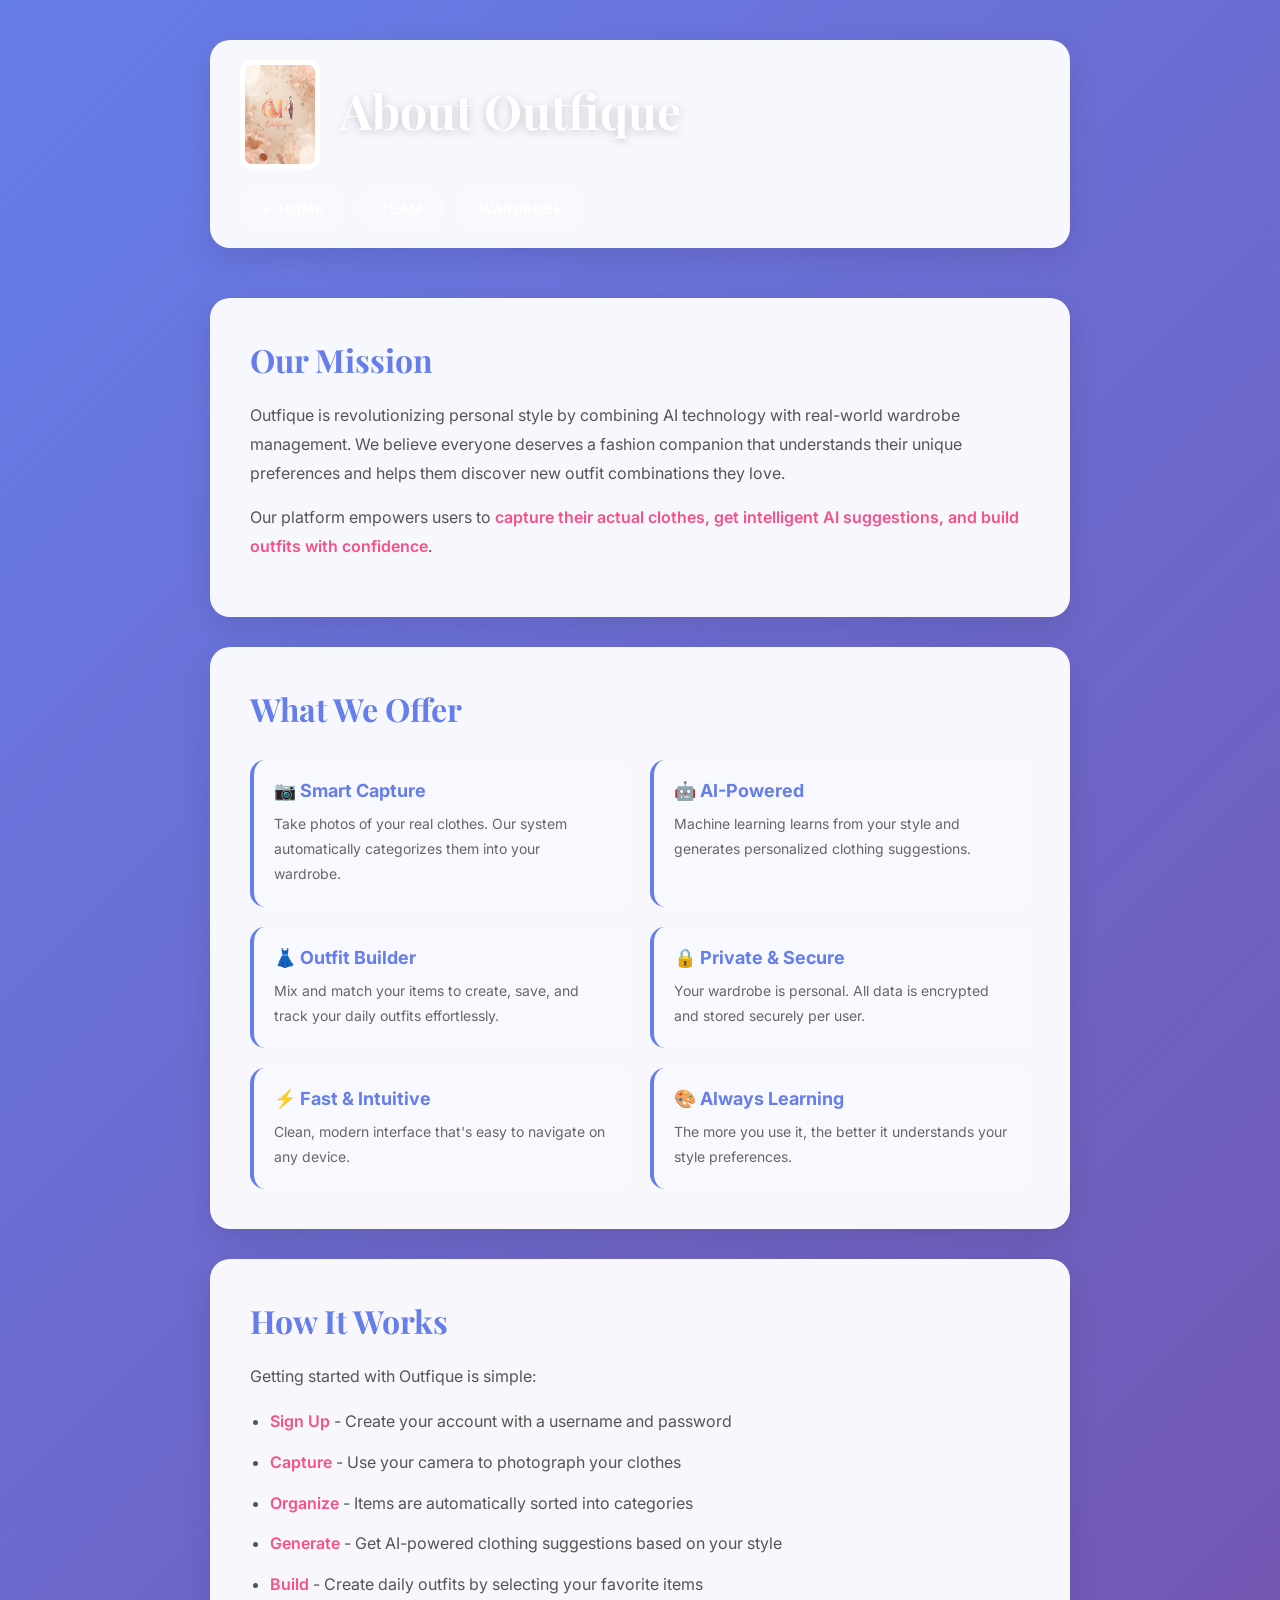
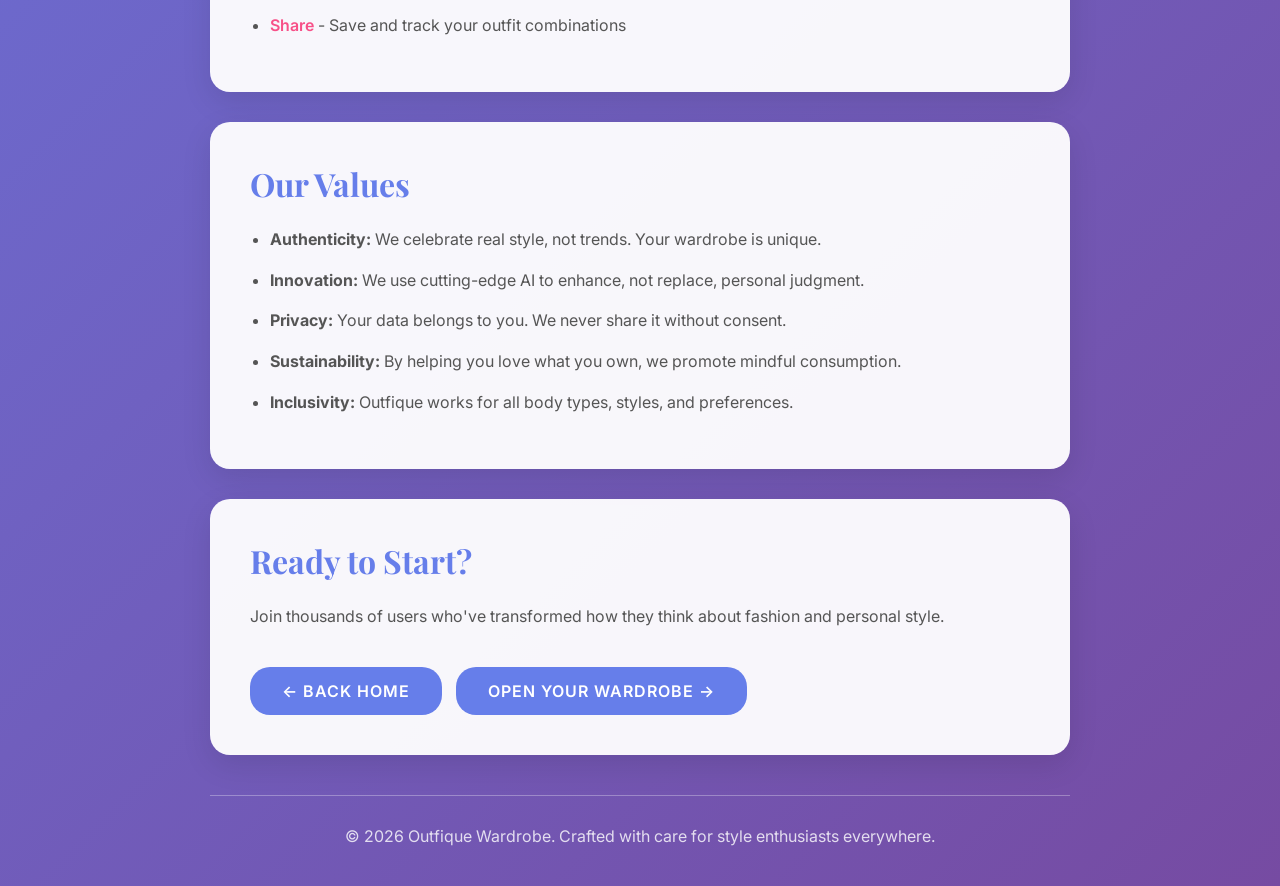
==== OUTFIQUE KO/about outfique.html @ df4dfa31 "Initial commit: Outfique wardrobe website" ====
<!DOCTYPE html>
<html lang="en">
<head>
    <meta charset="UTF-8" />
    <meta name="viewport" content="width=device-width, initial-scale=1.0" />
    <title>About Outfique</title>
    <link rel="preconnect" href="https://fonts.googleapis.com" />
    <link rel="preconnect" href="https://fonts.gstatic.com" crossorigin />
    <link href="https://fonts.googleapis.com/css2?family=Playfair+Display:wght@700;800&family=Inter:wght@300;400;600;700&display=swap" rel="stylesheet" />
    <style>
        :root {
            --primary: #667eea;
            --secondary: #764ba2;
            --accent: #f75088;
        }

        * {
            margin: 0;
            padding: 0;
            box-sizing: border-box;
        }

        body {
            font-family: 'Inter', -apple-system, BlinkMacSystemFont, 'Segoe UI', sans-serif;
            background: linear-gradient(135deg, var(--primary) 0%, var(--secondary) 100%);
            color: #333;
            min-height: 100vh;
        }

        .container {
            max-width: 900px;
            margin: 0 auto;
            padding: 40px 20px;
        }

        header {
            display: flex;
            align-items: center;
            justify-content: space-between;
            flex-wrap: wrap;
            gap: 20px;
            margin-bottom: 50px;
            background: rgba(255, 255, 255, 0.95);
            padding: 20px 30px;
            border-radius: 20px;
            box-shadow: 0 10px 30px rgba(0, 0, 0, 0.1);
        }

        .logo-nav {
            display: flex;
            align-items: center;
            gap: 20px;
        }

        .logo {
            width: 80px;
            height: auto;
            border-radius: 12px;
            background: #fff;
            padding: 5px;
        }

        .nav {
            display: flex;
            gap: 15px;
            flex-wrap: wrap;
        }

        .nav a {
            text-decoration: none;
            color: white;
            font-weight: 600;
            padding: 10px 20px;
            border-radius: 20px;
            background: rgba(255, 255, 255, 0.2);
            border: 1px solid rgba(255, 255, 255, 0.4);
            transition: all 0.3s ease;
            font-size: 14px;
            text-transform: uppercase;
            letter-spacing: 0.5px;
        }

        .nav a:hover {
            background: white;
            color: var(--primary);
            transform: translateY(-2px);
        }

        h1 {
            font-family: 'Playfair Display', serif;
            font-size: 48px;
            color: #fff;
            margin-bottom: 10px;
            text-shadow: 0 2px 10px rgba(0, 0, 0, 0.2);
        }

        .about-section {
            background: rgba(255, 255, 255, 0.95);
            border-radius: 20px;
            padding: 40px;
            margin-bottom: 30px;
            box-shadow: 0 10px 30px rgba(0, 0, 0, 0.1);
            animation: fadeIn 0.6s ease;
        }

        @keyframes fadeIn {
            from {
                opacity: 0;
                transform: translateY(20px);
            }
            to {
                opacity: 1;
                transform: translateY(0);
            }
        }

        .about-section h2 {
            font-family: 'Playfair Display', serif;
            font-size: 32px;
            color: var(--primary);
            margin-bottom: 20px;
        }

        .about-section p {
            line-height: 1.8;
            font-size: 16px;
            color: #555;
            margin-bottom: 16px;
        }

        .about-section ul {
            margin-left: 20px;
            font-size: 16px;
            color: #555;
            line-height: 1.8;
        }

        .about-section li {
            margin-bottom: 12px;
        }

        .highlight {
            color: var(--accent);
            font-weight: 600;
        }

        .cta-button {
            display: inline-block;
            margin-top: 20px;
            margin-right: 10px;
            padding: 14px 32px;
            background: var(--primary);
            color: white;
            text-decoration: none;
            border-radius: 20px;
            font-weight: 600;
            transition: all 0.3s ease;
            text-transform: uppercase;
            letter-spacing: 1px;
        }

        .cta-button:hover {
            background: var(--secondary);
            transform: translateY(-3px);
            box-shadow: 0 10px 25px rgba(0, 0, 0, 0.2);
        }

        .features-grid {
            display: grid;
            grid-template-columns: repeat(auto-fit, minmax(250px, 1fr));
            gap: 20px;
            margin-top: 30px;
        }

        .feature-card {
            background: #f8f9ff;
            padding: 20px;
            border-radius: 15px;
            border-left: 4px solid var(--primary);
        }

        .feature-card h3 {
            color: var(--primary);
            margin-bottom: 10px;
            font-size: 18px;
        }

        .feature-card p {
            font-size: 14px;
            color: #666;
            margin: 0;
        }

        footer {
            text-align: center;
            margin-top: 40px;
            padding-top: 30px;
            color: rgba(255, 255, 255, 0.8);
            border-top: 1px solid rgba(255, 255, 255, 0.3);
        }

        @media (max-width: 768px) {
            header {
                flex-direction: column;
                text-align: center;
            }

            .nav {
                justify-content: center;
                width: 100%;
            }

            h1 {
                font-size: 36px;
            }

            .about-section {
                padding: 25px;
            }

            .about-section h2 {
                font-size: 24px;
            }
        }
    </style>
</head>
<body>
    <div class="container">
        <header>
            <div class="logo-nav">
                <img src="DESIGN NI JARED.png" alt="Outfique Logo" class="logo" />
                <h1>About Outfique</h1>
            </div>
            <nav class="nav">
                <a href="index.html">← Home</a>
                <a href="team.html">Team</a>
                <a href="wardrobe.html">Wardrobe</a>
            </nav>
        </header>

        <section class="about-section">
            <h2>Our Mission</h2>
            <p>
                Outfique is revolutionizing personal style by combining AI technology with real-world wardrobe management. We believe everyone deserves a fashion companion that understands their unique preferences and helps them discover new outfit combinations they love.
            </p>
            <p>
                Our platform empowers users to <span class="highlight">capture their actual clothes, get intelligent AI suggestions, and build outfits with confidence</span>.
            </p>
        </section>

        <section class="about-section">
            <h2>What We Offer</h2>
            <div class="features-grid">
                <div class="feature-card">
                    <h3>📷 Smart Capture</h3>
                    <p>Take photos of your real clothes. Our system automatically categorizes them into your wardrobe.</p>
                </div>
                <div class="feature-card">
                    <h3>🤖 AI-Powered</h3>
                    <p>Machine learning learns from your style and generates personalized clothing suggestions.</p>
                </div>
                <div class="feature-card">
                    <h3>👗 Outfit Builder</h3>
                    <p>Mix and match your items to create, save, and track your daily outfits effortlessly.</p>
                </div>
                <div class="feature-card">
                    <h3>🔒 Private & Secure</h3>
                    <p>Your wardrobe is personal. All data is encrypted and stored securely per user.</p>
                </div>
                <div class="feature-card">
                    <h3>⚡ Fast & Intuitive</h3>
                    <p>Clean, modern interface that's easy to navigate on any device.</p>
                </div>
                <div class="feature-card">
                    <h3>🎨 Always Learning</h3>
                    <p>The more you use it, the better it understands your style preferences.</p>
                </div>
            </div>
        </section>

        <section class="about-section">
            <h2>How It Works</h2>
            <p>Getting started with Outfique is simple:</p>
            <ul>
                <li><span class="highlight">Sign Up</span> - Create your account with a username and password</li>
                <li><span class="highlight">Capture</span> - Use your camera to photograph your clothes</li>
                <li><span class="highlight">Organize</span> - Items are automatically sorted into categories</li>
                <li><span class="highlight">Generate</span> - Get AI-powered clothing suggestions based on your style</li>
                <li><span class="highlight">Build</span> - Create daily outfits by selecting your favorite items</li>
                <li><span class="highlight">Share</span> - Save and track your outfit combinations</li>
            </ul>
        </section>

        <section class="about-section">
            <h2>Our Values</h2>
            <ul>
                <li><strong>Authenticity:</strong> We celebrate real style, not trends. Your wardrobe is unique.</li>
                <li><strong>Innovation:</strong> We use cutting-edge AI to enhance, not replace, personal judgment.</li>
                <li><strong>Privacy:</strong> Your data belongs to you. We never share it without consent.</li>
                <li><strong>Sustainability:</strong> By helping you love what you own, we promote mindful consumption.</li>
                <li><strong>Inclusivity:</strong> Outfique works for all body types, styles, and preferences.</li>
            </ul>
        </section>

        <section class="about-section">
            <h2>Ready to Start?</h2>
            <p>Join thousands of users who've transformed how they think about fashion and personal style.</p>
            <a href="index.html" class="cta-button">← Back Home</a>
            <a href="wardrobe.html" class="cta-button">Open Your Wardrobe →</a>
        </section>

        <footer>
            <p>&copy; 2026 Outfique Wardrobe. Crafted with care for style enthusiasts everywhere.</p>
        </footer>
    </div>
</body>
</html>
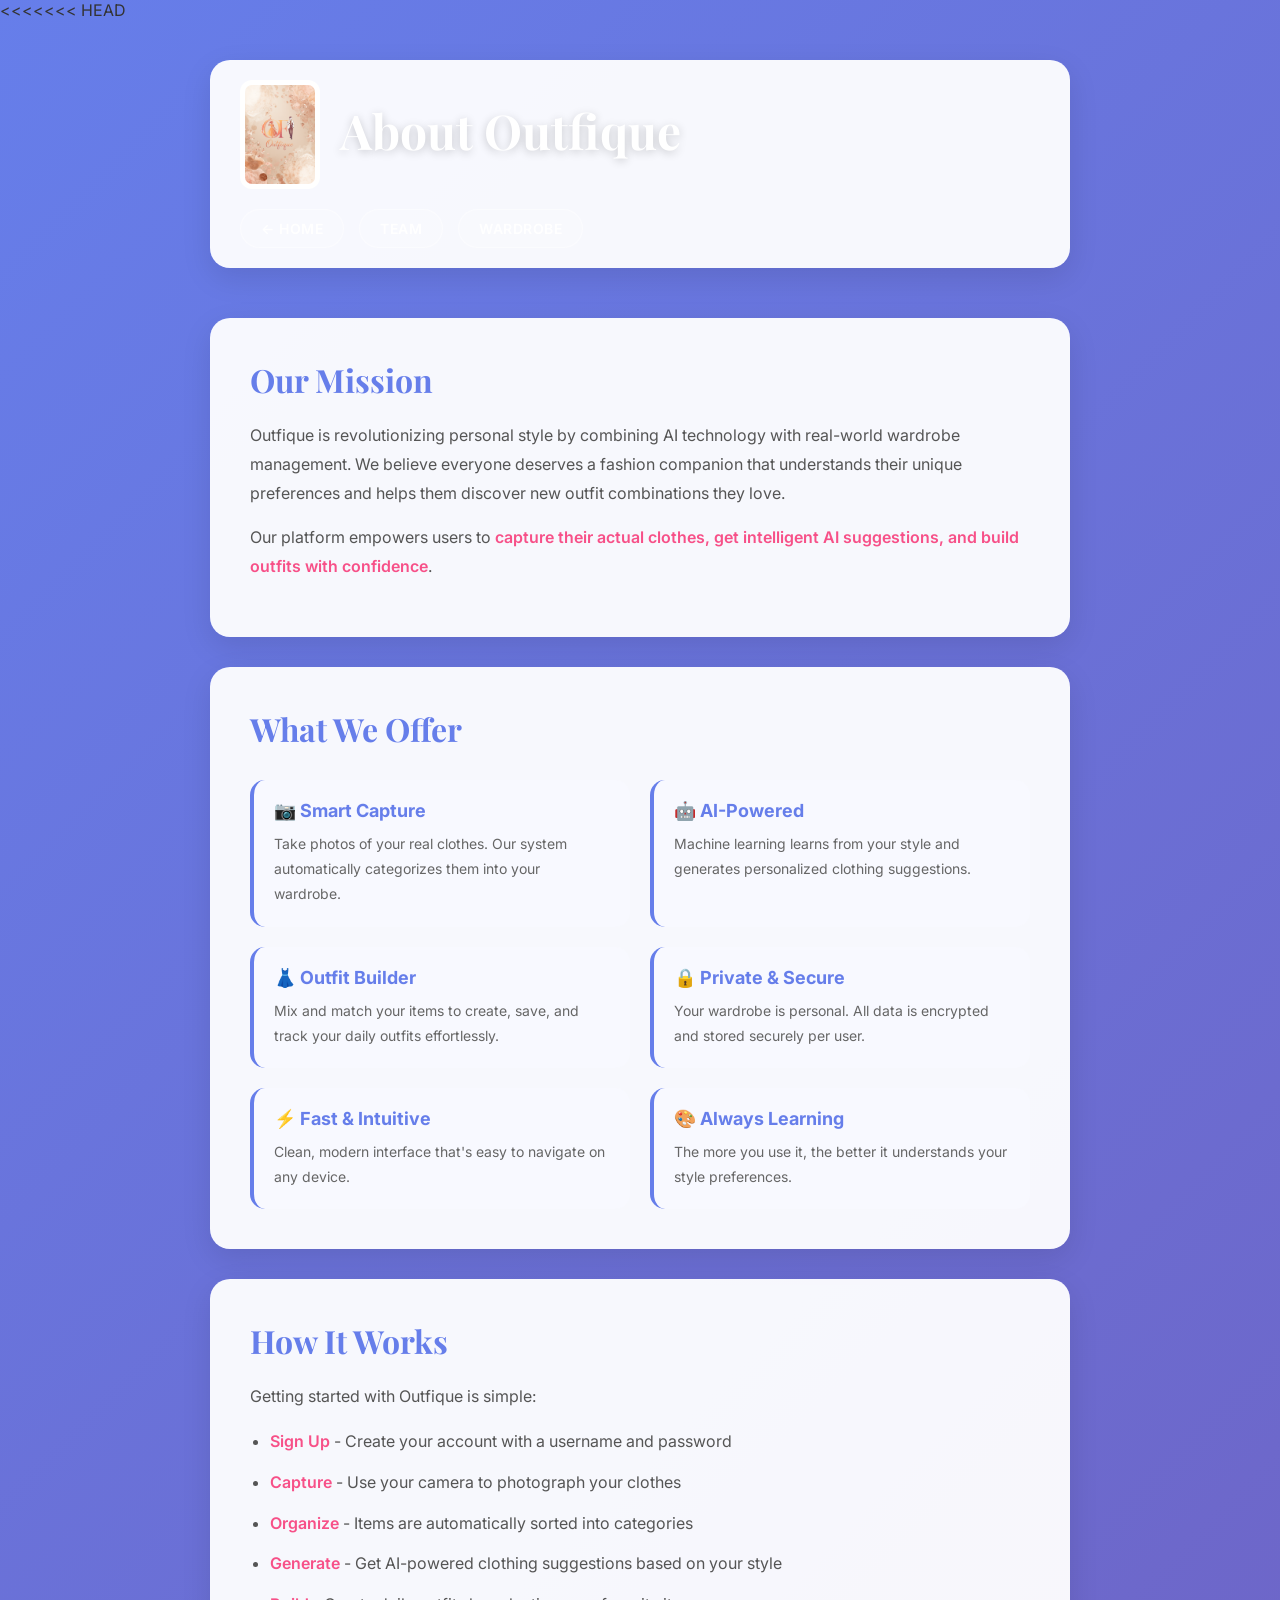
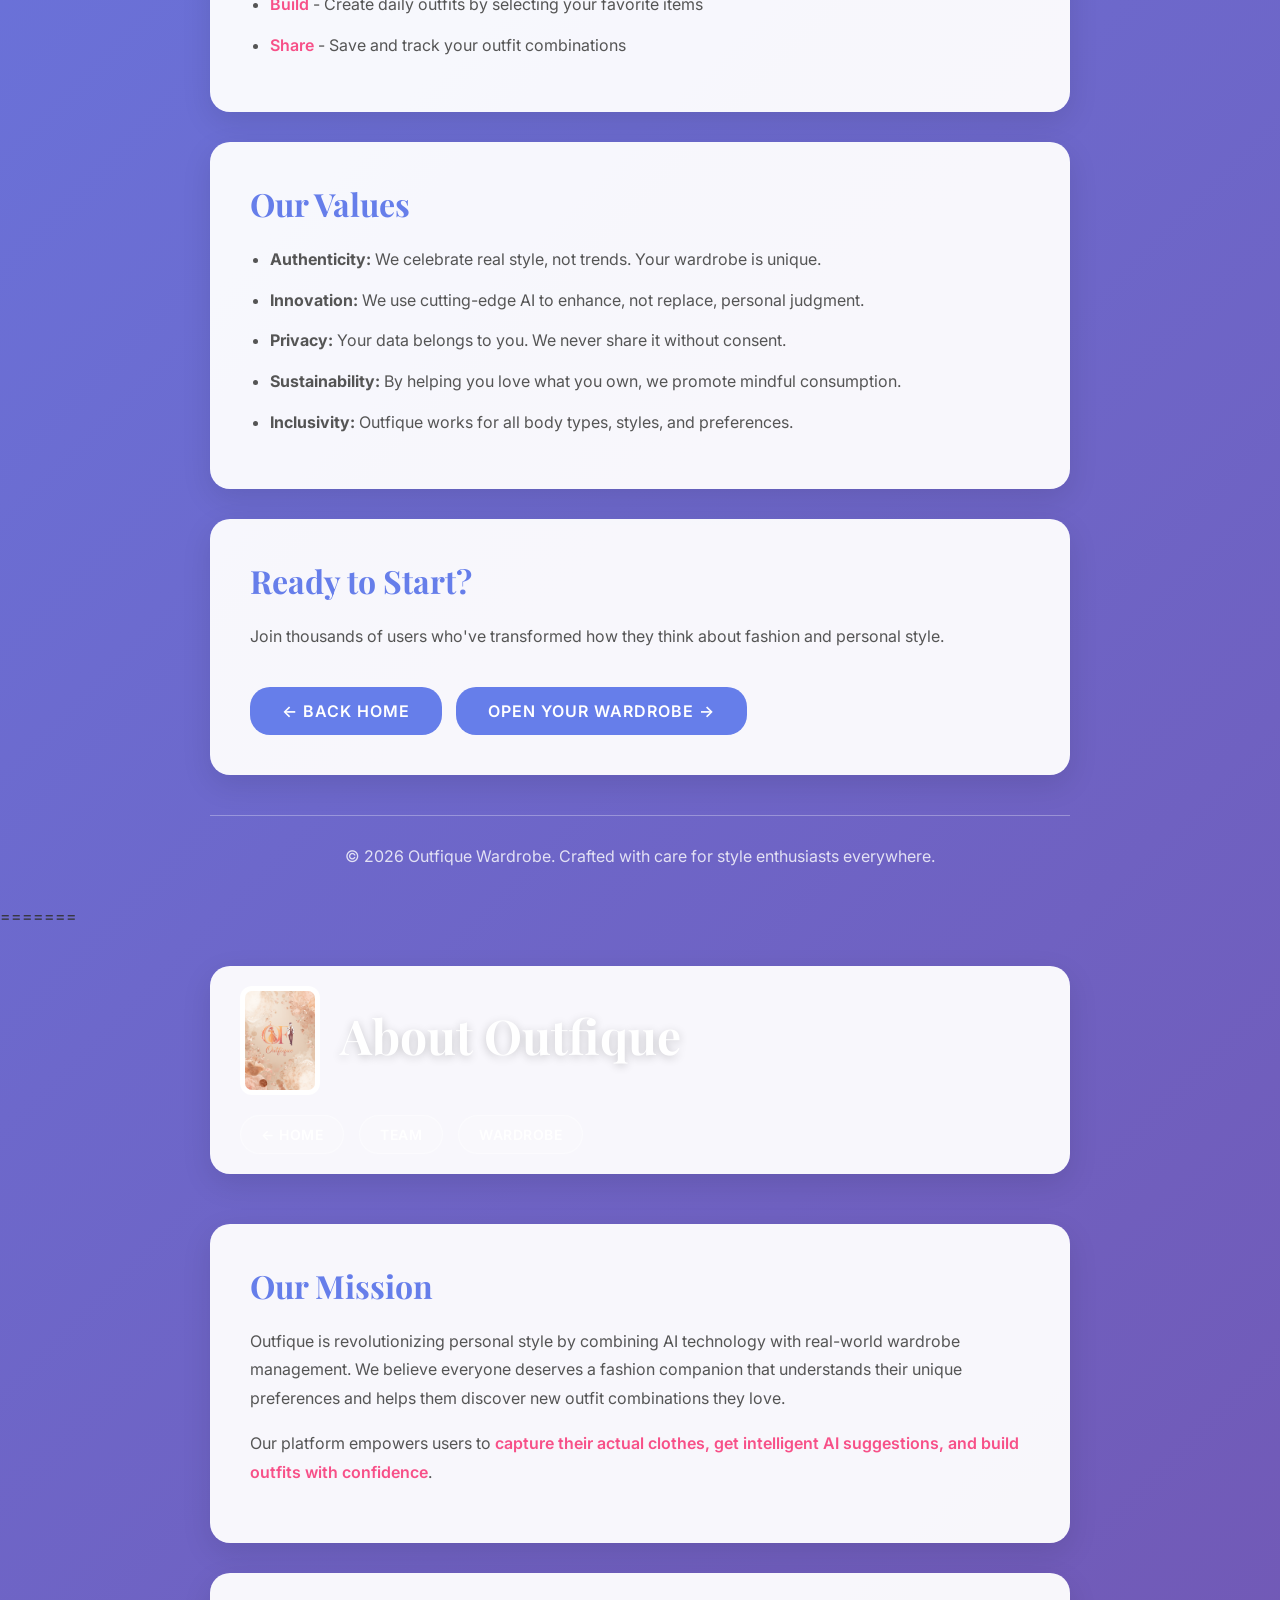
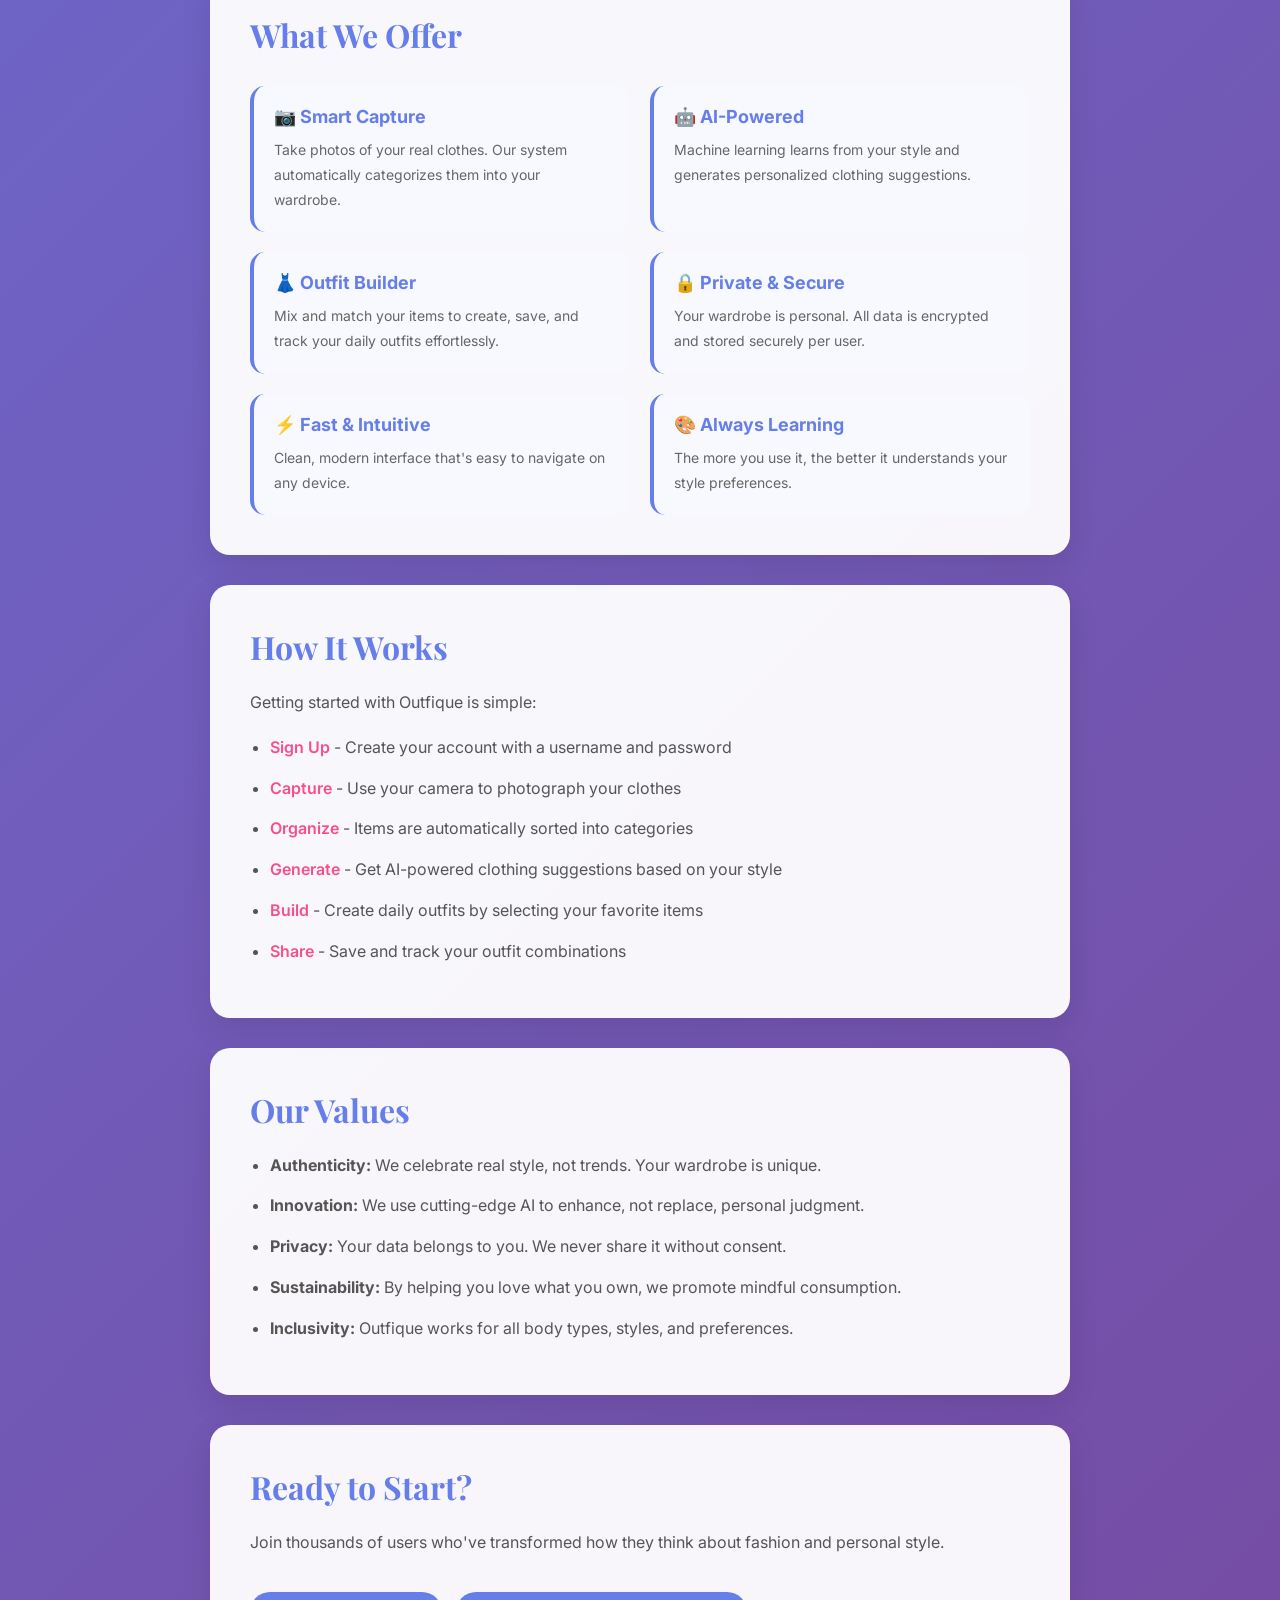
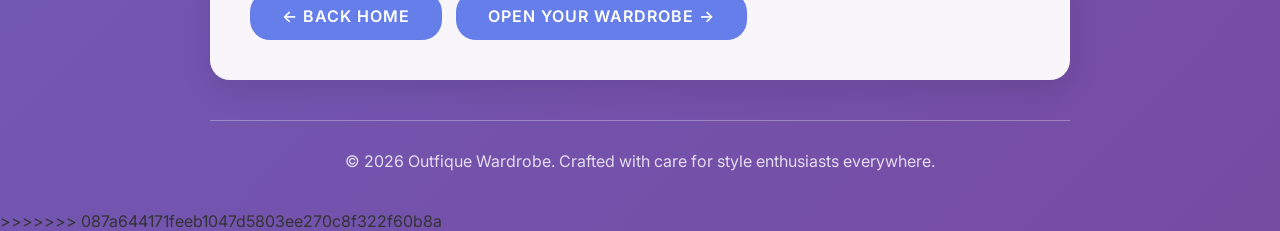
==== commit ed87c794: "Resolve merge conflicts: keep latest local files" ====
--- a/OUTFIQUE KO/about outfique.html
+++ b/OUTFIQUE KO/about outfique.html
@@ -1,3 +1,4 @@
+<<<<<<< HEAD
 <!DOCTYPE html>
 <html lang="en">
 <head>
@@ -315,3 +316,322 @@
     </div>
 </body>
 </html>
+=======
+<!DOCTYPE html>
+<html lang="en">
+<head>
+    <meta charset="UTF-8" />
+    <meta name="viewport" content="width=device-width, initial-scale=1.0" />
+    <title>About Outfique</title>
+    <link rel="preconnect" href="https://fonts.googleapis.com" />
+    <link rel="preconnect" href="https://fonts.gstatic.com" crossorigin />
+    <link href="https://fonts.googleapis.com/css2?family=Playfair+Display:wght@700;800&family=Inter:wght@300;400;600;700&display=swap" rel="stylesheet" />
+    <style>
+        :root {
+            --primary: #667eea;
+            --secondary: #764ba2;
+            --accent: #f75088;
+        }
+
+        * {
+            margin: 0;
+            padding: 0;
+            box-sizing: border-box;
+        }
+
+        body {
+            font-family: 'Inter', -apple-system, BlinkMacSystemFont, 'Segoe UI', sans-serif;
+            background: linear-gradient(135deg, var(--primary) 0%, var(--secondary) 100%);
+            color: #333;
+            min-height: 100vh;
+        }
+
+        .container {
+            max-width: 900px;
+            margin: 0 auto;
+            padding: 40px 20px;
+        }
+
+        header {
+            display: flex;
+            align-items: center;
+            justify-content: space-between;
+            flex-wrap: wrap;
+            gap: 20px;
+            margin-bottom: 50px;
+            background: rgba(255, 255, 255, 0.95);
+            padding: 20px 30px;
+            border-radius: 20px;
+            box-shadow: 0 10px 30px rgba(0, 0, 0, 0.1);
+        }
+
+        .logo-nav {
+            display: flex;
+            align-items: center;
+            gap: 20px;
+        }
+
+        .logo {
+            width: 80px;
+            height: auto;
+            border-radius: 12px;
+            background: #fff;
+            padding: 5px;
+        }
+
+        .nav {
+            display: flex;
+            gap: 15px;
+            flex-wrap: wrap;
+        }
+
+        .nav a {
+            text-decoration: none;
+            color: white;
+            font-weight: 600;
+            padding: 10px 20px;
+            border-radius: 20px;
+            background: rgba(255, 255, 255, 0.2);
+            border: 1px solid rgba(255, 255, 255, 0.4);
+            transition: all 0.3s ease;
+            font-size: 14px;
+            text-transform: uppercase;
+            letter-spacing: 0.5px;
+        }
+
+        .nav a:hover {
+            background: white;
+            color: var(--primary);
+            transform: translateY(-2px);
+        }
+
+        h1 {
+            font-family: 'Playfair Display', serif;
+            font-size: 48px;
+            color: #fff;
+            margin-bottom: 10px;
+            text-shadow: 0 2px 10px rgba(0, 0, 0, 0.2);
+        }
+
+        .about-section {
+            background: rgba(255, 255, 255, 0.95);
+            border-radius: 20px;
+            padding: 40px;
+            margin-bottom: 30px;
+            box-shadow: 0 10px 30px rgba(0, 0, 0, 0.1);
+            animation: fadeIn 0.6s ease;
+        }
+
+        @keyframes fadeIn {
+            from {
+                opacity: 0;
+                transform: translateY(20px);
+            }
+            to {
+                opacity: 1;
+                transform: translateY(0);
+            }
+        }
+
+        .about-section h2 {
+            font-family: 'Playfair Display', serif;
+            font-size: 32px;
+            color: var(--primary);
+            margin-bottom: 20px;
+        }
+
+        .about-section p {
+            line-height: 1.8;
+            font-size: 16px;
+            color: #555;
+            margin-bottom: 16px;
+        }
+
+        .about-section ul {
+            margin-left: 20px;
+            font-size: 16px;
+            color: #555;
+            line-height: 1.8;
+        }
+
+        .about-section li {
+            margin-bottom: 12px;
+        }
+
+        .highlight {
+            color: var(--accent);
+            font-weight: 600;
+        }
+
+        .cta-button {
+            display: inline-block;
+            margin-top: 20px;
+            margin-right: 10px;
+            padding: 14px 32px;
+            background: var(--primary);
+            color: white;
+            text-decoration: none;
+            border-radius: 20px;
+            font-weight: 600;
+            transition: all 0.3s ease;
+            text-transform: uppercase;
+            letter-spacing: 1px;
+        }
+
+        .cta-button:hover {
+            background: var(--secondary);
+            transform: translateY(-3px);
+            box-shadow: 0 10px 25px rgba(0, 0, 0, 0.2);
+        }
+
+        .features-grid {
+            display: grid;
+            grid-template-columns: repeat(auto-fit, minmax(250px, 1fr));
+            gap: 20px;
+            margin-top: 30px;
+        }
+
+        .feature-card {
+            background: #f8f9ff;
+            padding: 20px;
+            border-radius: 15px;
+            border-left: 4px solid var(--primary);
+        }
+
+        .feature-card h3 {
+            color: var(--primary);
+            margin-bottom: 10px;
+            font-size: 18px;
+        }
+
+        .feature-card p {
+            font-size: 14px;
+            color: #666;
+            margin: 0;
+        }
+
+        footer {
+            text-align: center;
+            margin-top: 40px;
+            padding-top: 30px;
+            color: rgba(255, 255, 255, 0.8);
+            border-top: 1px solid rgba(255, 255, 255, 0.3);
+        }
+
+        @media (max-width: 768px) {
+            header {
+                flex-direction: column;
+                text-align: center;
+            }
+
+            .nav {
+                justify-content: center;
+                width: 100%;
+            }
+
+            h1 {
+                font-size: 36px;
+            }
+
+            .about-section {
+                padding: 25px;
+            }
+
+            .about-section h2 {
+                font-size: 24px;
+            }
+        }
+    </style>
+</head>
+<body>
+    <div class="container">
+        <header>
+            <div class="logo-nav">
+                <img src="DESIGN NI JARED.png" alt="Outfique Logo" class="logo" />
+                <h1>About Outfique</h1>
+            </div>
+            <nav class="nav">
+                <a href="index.html">← Home</a>
+                <a href="team.html">Team</a>
+                <a href="wardrobe.html">Wardrobe</a>
+            </nav>
+        </header>
+
+        <section class="about-section">
+            <h2>Our Mission</h2>
+            <p>
+                Outfique is revolutionizing personal style by combining AI technology with real-world wardrobe management. We believe everyone deserves a fashion companion that understands their unique preferences and helps them discover new outfit combinations they love.
+            </p>
+            <p>
+                Our platform empowers users to <span class="highlight">capture their actual clothes, get intelligent AI suggestions, and build outfits with confidence</span>.
+            </p>
+        </section>
+
+        <section class="about-section">
+            <h2>What We Offer</h2>
+            <div class="features-grid">
+                <div class="feature-card">
+                    <h3>📷 Smart Capture</h3>
+                    <p>Take photos of your real clothes. Our system automatically categorizes them into your wardrobe.</p>
+                </div>
+                <div class="feature-card">
+                    <h3>🤖 AI-Powered</h3>
+                    <p>Machine learning learns from your style and generates personalized clothing suggestions.</p>
+                </div>
+                <div class="feature-card">
+                    <h3>👗 Outfit Builder</h3>
+                    <p>Mix and match your items to create, save, and track your daily outfits effortlessly.</p>
+                </div>
+                <div class="feature-card">
+                    <h3>🔒 Private & Secure</h3>
+                    <p>Your wardrobe is personal. All data is encrypted and stored securely per user.</p>
+                </div>
+                <div class="feature-card">
+                    <h3>⚡ Fast & Intuitive</h3>
+                    <p>Clean, modern interface that's easy to navigate on any device.</p>
+                </div>
+                <div class="feature-card">
+                    <h3>🎨 Always Learning</h3>
+                    <p>The more you use it, the better it understands your style preferences.</p>
+                </div>
+            </div>
+        </section>
+
+        <section class="about-section">
+            <h2>How It Works</h2>
+            <p>Getting started with Outfique is simple:</p>
+            <ul>
+                <li><span class="highlight">Sign Up</span> - Create your account with a username and password</li>
+                <li><span class="highlight">Capture</span> - Use your camera to photograph your clothes</li>
+                <li><span class="highlight">Organize</span> - Items are automatically sorted into categories</li>
+                <li><span class="highlight">Generate</span> - Get AI-powered clothing suggestions based on your style</li>
+                <li><span class="highlight">Build</span> - Create daily outfits by selecting your favorite items</li>
+                <li><span class="highlight">Share</span> - Save and track your outfit combinations</li>
+            </ul>
+        </section>
+
+        <section class="about-section">
+            <h2>Our Values</h2>
+            <ul>
+                <li><strong>Authenticity:</strong> We celebrate real style, not trends. Your wardrobe is unique.</li>
+                <li><strong>Innovation:</strong> We use cutting-edge AI to enhance, not replace, personal judgment.</li>
+                <li><strong>Privacy:</strong> Your data belongs to you. We never share it without consent.</li>
+                <li><strong>Sustainability:</strong> By helping you love what you own, we promote mindful consumption.</li>
+                <li><strong>Inclusivity:</strong> Outfique works for all body types, styles, and preferences.</li>
+            </ul>
+        </section>
+
+        <section class="about-section">
+            <h2>Ready to Start?</h2>
+            <p>Join thousands of users who've transformed how they think about fashion and personal style.</p>
+            <a href="index.html" class="cta-button">← Back Home</a>
+            <a href="wardrobe.html" class="cta-button">Open Your Wardrobe →</a>
+        </section>
+
+        <footer>
+            <p>&copy; 2026 Outfique Wardrobe. Crafted with care for style enthusiasts everywhere.</p>
+        </footer>
+    </div>
+</body>
+</html>
+>>>>>>> 087a644171feeb1047d5803ee270c8f322f60b8a
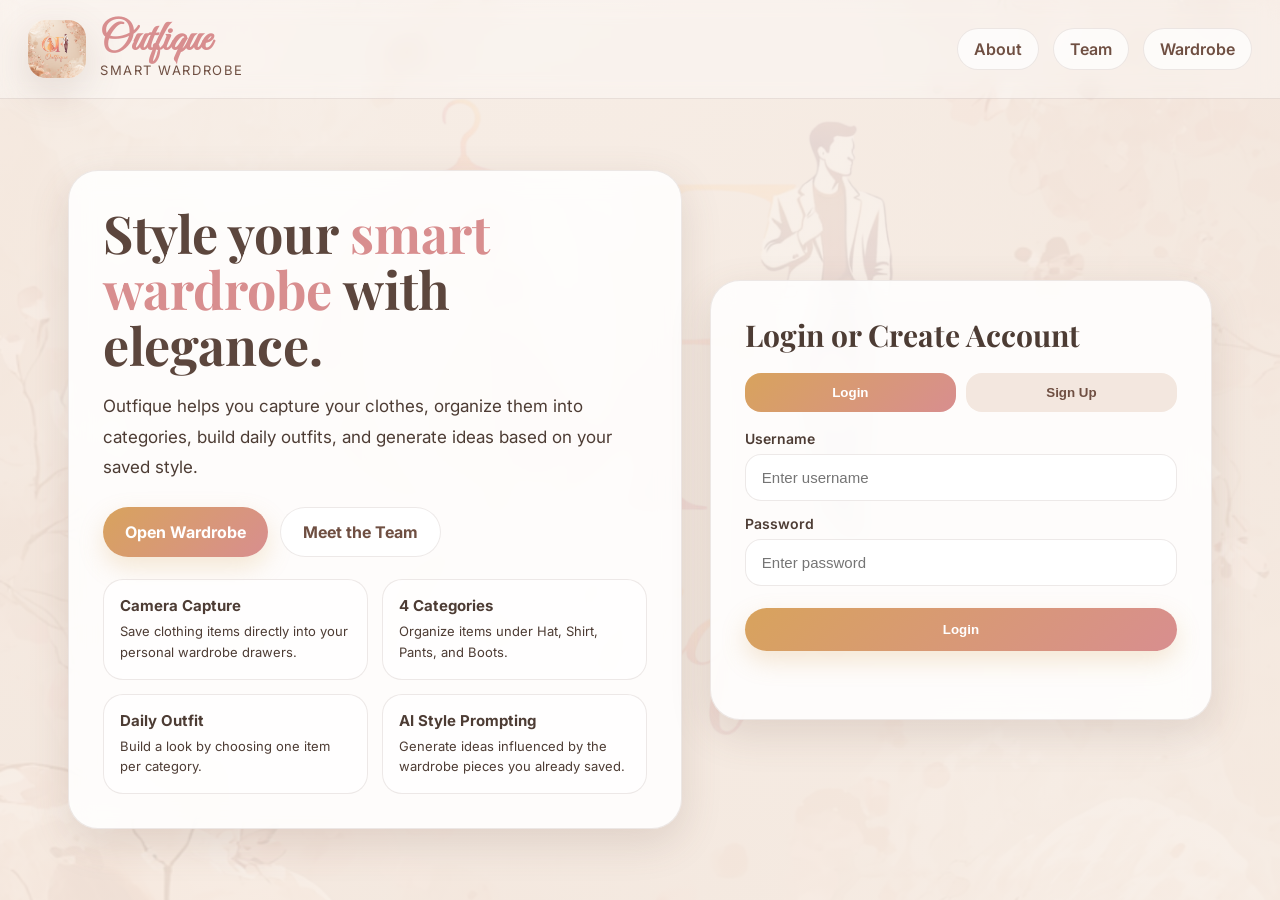
==== commit 9573a1a7: "Add files via upload ADD ALL THIS TO THE PUBLIC PAGE AND MAKE SURE IT BETTER WORKS AND NO MISTAKE AN" ====
--- a/OUTFIQUE KO/about outfique.html
+++ b/OUTFIQUE KO/about outfique.html
@@ -1,637 +1,402 @@
-<<<<<<< HEAD
 <!DOCTYPE html>
 <html lang="en">
 <head>
-    <meta charset="UTF-8" />
-    <meta name="viewport" content="width=device-width, initial-scale=1.0" />
-    <title>About Outfique</title>
-    <link rel="preconnect" href="https://fonts.googleapis.com" />
-    <link rel="preconnect" href="https://fonts.gstatic.com" crossorigin />
-    <link href="https://fonts.googleapis.com/css2?family=Playfair+Display:wght@700;800&family=Inter:wght@300;400;600;700&display=swap" rel="stylesheet" />
-    <style>
-        :root {
-            --primary: #667eea;
-            --secondary: #764ba2;
-            --accent: #f75088;
-        }
-
-        * {
-            margin: 0;
-            padding: 0;
-            box-sizing: border-box;
-        }
-
-        body {
-            font-family: 'Inter', -apple-system, BlinkMacSystemFont, 'Segoe UI', sans-serif;
-            background: linear-gradient(135deg, var(--primary) 0%, var(--secondary) 100%);
-            color: #333;
-            min-height: 100vh;
-        }
-
-        .container {
-            max-width: 900px;
-            margin: 0 auto;
-            padding: 40px 20px;
-        }
-
-        header {
-            display: flex;
-            align-items: center;
-            justify-content: space-between;
-            flex-wrap: wrap;
-            gap: 20px;
-            margin-bottom: 50px;
-            background: rgba(255, 255, 255, 0.95);
-            padding: 20px 30px;
-            border-radius: 20px;
-            box-shadow: 0 10px 30px rgba(0, 0, 0, 0.1);
-        }
-
-        .logo-nav {
-            display: flex;
-            align-items: center;
-            gap: 20px;
-        }
-
-        .logo {
-            width: 80px;
-            height: auto;
-            border-radius: 12px;
-            background: #fff;
-            padding: 5px;
-        }
-
-        .nav {
-            display: flex;
-            gap: 15px;
-            flex-wrap: wrap;
-        }
-
-        .nav a {
-            text-decoration: none;
-            color: white;
-            font-weight: 600;
-            padding: 10px 20px;
-            border-radius: 20px;
-            background: rgba(255, 255, 255, 0.2);
-            border: 1px solid rgba(255, 255, 255, 0.4);
-            transition: all 0.3s ease;
-            font-size: 14px;
-            text-transform: uppercase;
-            letter-spacing: 0.5px;
-        }
-
-        .nav a:hover {
-            background: white;
-            color: var(--primary);
-            transform: translateY(-2px);
-        }
-
-        h1 {
-            font-family: 'Playfair Display', serif;
-            font-size: 48px;
-            color: #fff;
-            margin-bottom: 10px;
-            text-shadow: 0 2px 10px rgba(0, 0, 0, 0.2);
-        }
-
-        .about-section {
-            background: rgba(255, 255, 255, 0.95);
-            border-radius: 20px;
-            padding: 40px;
-            margin-bottom: 30px;
-            box-shadow: 0 10px 30px rgba(0, 0, 0, 0.1);
-            animation: fadeIn 0.6s ease;
-        }
-
-        @keyframes fadeIn {
-            from {
-                opacity: 0;
-                transform: translateY(20px);
-            }
-            to {
-                opacity: 1;
-                transform: translateY(0);
-            }
-        }
-
-        .about-section h2 {
-            font-family: 'Playfair Display', serif;
-            font-size: 32px;
-            color: var(--primary);
-            margin-bottom: 20px;
-        }
-
-        .about-section p {
-            line-height: 1.8;
-            font-size: 16px;
-            color: #555;
-            margin-bottom: 16px;
-        }
-
-        .about-section ul {
-            margin-left: 20px;
-            font-size: 16px;
-            color: #555;
-            line-height: 1.8;
-        }
-
-        .about-section li {
-            margin-bottom: 12px;
-        }
-
-        .highlight {
-            color: var(--accent);
-            font-weight: 600;
-        }
-
-        .cta-button {
-            display: inline-block;
-            margin-top: 20px;
-            margin-right: 10px;
-            padding: 14px 32px;
-            background: var(--primary);
-            color: white;
-            text-decoration: none;
-            border-radius: 20px;
-            font-weight: 600;
-            transition: all 0.3s ease;
-            text-transform: uppercase;
-            letter-spacing: 1px;
-        }
-
-        .cta-button:hover {
-            background: var(--secondary);
-            transform: translateY(-3px);
-            box-shadow: 0 10px 25px rgba(0, 0, 0, 0.2);
-        }
-
-        .features-grid {
-            display: grid;
-            grid-template-columns: repeat(auto-fit, minmax(250px, 1fr));
-            gap: 20px;
-            margin-top: 30px;
-        }
-
-        .feature-card {
-            background: #f8f9ff;
-            padding: 20px;
-            border-radius: 15px;
-            border-left: 4px solid var(--primary);
-        }
-
-        .feature-card h3 {
-            color: var(--primary);
-            margin-bottom: 10px;
-            font-size: 18px;
-        }
-
-        .feature-card p {
-            font-size: 14px;
-            color: #666;
-            margin: 0;
-        }
-
-        footer {
-            text-align: center;
-            margin-top: 40px;
-            padding-top: 30px;
-            color: rgba(255, 255, 255, 0.8);
-            border-top: 1px solid rgba(255, 255, 255, 0.3);
-        }
-
-        @media (max-width: 768px) {
-            header {
-                flex-direction: column;
-                text-align: center;
-            }
-
-            .nav {
-                justify-content: center;
-                width: 100%;
-            }
-
-            h1 {
-                font-size: 36px;
-            }
-
-            .about-section {
-                padding: 25px;
-            }
-
-            .about-section h2 {
-                font-size: 24px;
-            }
-        }
-    </style>
+  <meta charset="UTF-8" />
+  <meta name="viewport" content="width=device-width, initial-scale=1.0" />
+  <title>Outfique</title>
+  <link rel="preconnect" href="https://fonts.googleapis.com" />
+  <link rel="preconnect" href="https://fonts.gstatic.com" crossorigin />
+  <link href="https://fonts.googleapis.com/css2?family=Playfair+Display:wght@600;700&family=Great+Vibes&family=Inter:wght@300;400;500;600;700&display=swap" rel="stylesheet" />
+  <style>
+    :root{
+      --bg:#f7eee7;
+      --bg-2:#ead7c9;
+      --rose:#d88e8f;
+      --gold:#d8a35d;
+      --brown:#6f4f42;
+      --text:#4d3c34;
+      --white:rgba(255,255,255,.86);
+      --shadow:0 14px 40px rgba(111,79,66,.16);
+      --line:rgba(111,79,66,.12);
+    }
+
+    *{box-sizing:border-box;margin:0;padding:0}
+    body{
+      font-family:Inter,system-ui,sans-serif;
+      min-height:100vh;
+      color:var(--text);
+      background:
+        linear-gradient(rgba(247,238,231,.88), rgba(247,238,231,.88)),
+        url("DESIGN NI JARED.png") center/cover no-repeat fixed;
+    }
+
+    .page{
+      min-height:100vh;
+      display:flex;
+      flex-direction:column;
+    }
+
+    header{
+      display:flex;
+      justify-content:space-between;
+      align-items:center;
+      padding:20px 28px;
+      -webkit-backdrop-filter:blur(10px);
+      backdrop-filter:blur(10px);
+      background:rgba(255,255,255,.35);
+      border-bottom:1px solid var(--line);
+    }
+
+    .brand{
+      display:flex;
+      align-items:center;
+      gap:14px;
+    }
+
+    .brand img{
+      width:58px;
+      height:58px;
+      object-fit:cover;
+      border-radius:18px;
+      box-shadow:var(--shadow);
+      background:#fff;
+    }
+
+    .brand-text h1{
+      font-family:"Great Vibes",cursive;
+      font-size:42px;
+      color:var(--rose);
+      line-height:1;
+    }
+
+    .brand-text p{
+      font-size:13px;
+      letter-spacing:.12em;
+      text-transform:uppercase;
+      color:var(--brown);
+    }
+
+    nav{
+      display:flex;
+      gap:14px;
+      flex-wrap:wrap;
+    }
+
+    nav a{
+      text-decoration:none;
+      color:var(--brown);
+      font-weight:600;
+      padding:10px 16px;
+      border-radius:999px;
+      background:rgba(255,255,255,.72);
+      border:1px solid var(--line);
+    }
+
+    main{
+      flex:1;
+      display:grid;
+      grid-template-columns:1.1fr .9fr;
+      gap:28px;
+      align-items:center;
+      padding:48px 28px;
+      max-width:1200px;
+      width:100%;
+      margin:0 auto;
+    }
+
+    .hero-card,
+    .auth-card{
+      background:var(--white);
+      border:1px solid var(--line);
+      border-radius:30px;
+      box-shadow:var(--shadow);
+      padding:34px;
+      -webkit-backdrop-filter:blur(12px);
+      backdrop-filter:blur(12px);
+    }
+
+    .hero-card h2{
+      font-family:"Playfair Display",serif;
+      font-size:52px;
+      line-height:1.08;
+      margin-bottom:18px;
+      color:#5c463d;
+    }
+
+    .hero-card h2 span{color:var(--rose)}
+    .hero-card p{
+      font-size:17px;
+      line-height:1.8;
+      margin-bottom:24px;
+      max-width:60ch;
+    }
+
+    .hero-actions{
+      display:flex;
+      flex-wrap:wrap;
+      gap:12px;
+      margin-bottom:22px;
+    }
+
+    .btn{
+      border:none;
+      text-decoration:none;
+      display:inline-flex;
+      align-items:center;
+      justify-content:center;
+      cursor:pointer;
+      border-radius:999px;
+      padding:14px 22px;
+      font-weight:700;
+      transition:.2s ease;
+    }
+
+    .btn-primary{
+      background:linear-gradient(135deg,var(--gold),var(--rose));
+      color:#fff;
+      box-shadow:0 10px 24px rgba(216,163,93,.25);
+    }
+
+    .btn-secondary{
+      background:#fff;
+      color:var(--brown);
+      border:1px solid var(--line);
+    }
+
+    .btn:hover{transform:translateY(-1px)}
+
+    .features{
+      display:grid;
+      grid-template-columns:repeat(2,minmax(0,1fr));
+      gap:14px;
+      margin-top:12px;
+    }
+
+    .feature{
+      background:rgba(255,255,255,.62);
+      border:1px solid var(--line);
+      border-radius:20px;
+      padding:16px;
+    }
+
+    .feature h3{
+      font-size:15px;
+      margin-bottom:6px;
+    }
+
+    .feature p{
+      font-size:13px;
+      line-height:1.6;
+      margin:0;
+    }
+
+    .auth-card h3{
+      font-family:"Playfair Display",serif;
+      font-size:30px;
+      margin-bottom:18px;
+    }
+
+    .tabs{
+      display:flex;
+      gap:10px;
+      margin-bottom:18px;
+    }
+
+    .tab{
+      flex:1;
+      padding:12px 14px;
+      border:none;
+      border-radius:16px;
+      background:#f3e7df;
+      color:var(--brown);
+      font-weight:700;
+      cursor:pointer;
+    }
+
+    .tab.active{
+      background:linear-gradient(135deg,var(--gold),var(--rose));
+      color:#fff;
+    }
+
+    .auth-form{display:none}
+    .auth-form.active{display:block}
+
+    .form-group{
+      margin-bottom:14px;
+    }
+
+    label{
+      display:block;
+      margin-bottom:7px;
+      font-weight:600;
+      font-size:14px;
+    }
+
+    input{
+      width:100%;
+      padding:14px 16px;
+      border:1px solid var(--line);
+      border-radius:16px;
+      outline:none;
+      font-size:15px;
+      background:#fff;
+    }
+
+    .full-btn{
+      width:100%;
+      margin-top:8px;
+    }
+
+    .terms{
+      font-size:13px;
+      line-height:1.6;
+      margin-top:14px;
+      color:#6e5a4f;
+    }
+
+    .terms a{
+      color:var(--rose);
+      font-weight:700;
+      text-decoration:none;
+    }
+
+    .message{
+      min-height:22px;
+      font-size:14px;
+      margin-top:12px;
+      font-weight:600;
+    }
+
+    .message.error{color:#b43b3b}
+    .message.success{color:#2a7a4d}
+
+    @media (max-width: 900px){
+      main{
+        grid-template-columns:1fr;
+      }
+      .hero-card h2{
+        font-size:42px;
+      }
+    }
+
+    @media (max-width: 640px){
+      header{
+        flex-direction:column;
+        gap:14px;
+      }
+      .hero-card,
+      .auth-card{
+        padding:24px;
+      }
+      .hero-card h2{
+        font-size:34px;
+      }
+      .features{
+        grid-template-columns:1fr;
+      }
+    }
+  </style>
 </head>
 <body>
-    <div class="container">
-        <header>
-            <div class="logo-nav">
-                <img src="DESIGN NI JARED.png" alt="Outfique Logo" class="logo" />
-                <h1>About Outfique</h1>
-            </div>
-            <nav class="nav">
-                <a href="index.html">← Home</a>
-                <a href="team.html">Team</a>
-                <a href="wardrobe.html">Wardrobe</a>
-            </nav>
-        </header>
-
-        <section class="about-section">
-            <h2>Our Mission</h2>
-            <p>
-                Outfique is revolutionizing personal style by combining AI technology with real-world wardrobe management. We believe everyone deserves a fashion companion that understands their unique preferences and helps them discover new outfit combinations they love.
-            </p>
-            <p>
-                Our platform empowers users to <span class="highlight">capture their actual clothes, get intelligent AI suggestions, and build outfits with confidence</span>.
-            </p>
-        </section>
-
-        <section class="about-section">
-            <h2>What We Offer</h2>
-            <div class="features-grid">
-                <div class="feature-card">
-                    <h3>📷 Smart Capture</h3>
-                    <p>Take photos of your real clothes. Our system automatically categorizes them into your wardrobe.</p>
-                </div>
-                <div class="feature-card">
-                    <h3>🤖 AI-Powered</h3>
-                    <p>Machine learning learns from your style and generates personalized clothing suggestions.</p>
-                </div>
-                <div class="feature-card">
-                    <h3>👗 Outfit Builder</h3>
-                    <p>Mix and match your items to create, save, and track your daily outfits effortlessly.</p>
-                </div>
-                <div class="feature-card">
-                    <h3>🔒 Private & Secure</h3>
-                    <p>Your wardrobe is personal. All data is encrypted and stored securely per user.</p>
-                </div>
-                <div class="feature-card">
-                    <h3>⚡ Fast & Intuitive</h3>
-                    <p>Clean, modern interface that's easy to navigate on any device.</p>
-                </div>
-                <div class="feature-card">
-                    <h3>🎨 Always Learning</h3>
-                    <p>The more you use it, the better it understands your style preferences.</p>
-                </div>
-            </div>
-        </section>
-
-        <section class="about-section">
-            <h2>How It Works</h2>
-            <p>Getting started with Outfique is simple:</p>
-            <ul>
-                <li><span class="highlight">Sign Up</span> - Create your account with a username and password</li>
-                <li><span class="highlight">Capture</span> - Use your camera to photograph your clothes</li>
-                <li><span class="highlight">Organize</span> - Items are automatically sorted into categories</li>
-                <li><span class="highlight">Generate</span> - Get AI-powered clothing suggestions based on your style</li>
-                <li><span class="highlight">Build</span> - Create daily outfits by selecting your favorite items</li>
-                <li><span class="highlight">Share</span> - Save and track your outfit combinations</li>
-            </ul>
-        </section>
-
-        <section class="about-section">
-            <h2>Our Values</h2>
-            <ul>
-                <li><strong>Authenticity:</strong> We celebrate real style, not trends. Your wardrobe is unique.</li>
-                <li><strong>Innovation:</strong> We use cutting-edge AI to enhance, not replace, personal judgment.</li>
-                <li><strong>Privacy:</strong> Your data belongs to you. We never share it without consent.</li>
-                <li><strong>Sustainability:</strong> By helping you love what you own, we promote mindful consumption.</li>
-                <li><strong>Inclusivity:</strong> Outfique works for all body types, styles, and preferences.</li>
-            </ul>
-        </section>
-
-        <section class="about-section">
-            <h2>Ready to Start?</h2>
-            <p>Join thousands of users who've transformed how they think about fashion and personal style.</p>
-            <a href="index.html" class="cta-button">← Back Home</a>
-            <a href="wardrobe.html" class="cta-button">Open Your Wardrobe →</a>
-        </section>
-
-        <footer>
-            <p>&copy; 2026 Outfique Wardrobe. Crafted with care for style enthusiasts everywhere.</p>
-        </footer>
-    </div>
+  <div class="page">
+    <header>
+      <div class="brand">
+        <img src="DESIGN NI JARED.png" alt="Outfique logo">
+        <div class="brand-text">
+          <h1>Outfique</h1>
+          <p>Smart Wardrobe</p>
+        </div>
+      </div>
+
+      <nav>
+        <a href="about outfique.html">About</a>
+        <a href="team.html">Team</a>
+        <a href="wardrobe.html">Wardrobe</a>
+      </nav>
+    </header>
+
+    <main>
+      <section class="hero-card">
+        <h2>Style your <span>smart wardrobe</span> with elegance.</h2>
+        <p>
+          Outfique helps you capture your clothes, organize them into categories,
+          build daily outfits, and generate ideas based on your saved style.
+        </p>
+
+        <div class="hero-actions">
+          <a class="btn btn-primary" href="wardrobe.html">Open Wardrobe</a>
+          <a class="btn btn-secondary" href="team.html">Meet the Team</a>
+        </div>
+
+        <div class="features">
+          <div class="feature">
+            <h3>Camera Capture</h3>
+            <p>Save clothing items directly into your personal wardrobe drawers.</p>
+          </div>
+          <div class="feature">
+            <h3>4 Categories</h3>
+            <p>Organize items under Hat, Shirt, Pants, and Boots.</p>
+          </div>
+          <div class="feature">
+            <h3>Daily Outfit</h3>
+            <p>Build a look by choosing one item per category.</p>
+          </div>
+          <div class="feature">
+            <h3>AI Style Prompting</h3>
+            <p>Generate ideas influenced by the wardrobe pieces you already saved.</p>
+          </div>
+        </div>
+      </section>
+
+      <section class="auth-card">
+        <h3>Login or Create Account</h3>
+
+        <div class="tabs">
+          <button class="tab active" id="loginTab" type="button">Login</button>
+          <button class="tab" id="signupTab" type="button">Sign Up</button>
+        </div>
+
+        <div class="auth-form active" id="loginForm">
+          <div class="form-group">
+            <label for="loginUsername">Username</label>
+            <input id="loginUsername" type="text" placeholder="Enter username">
+          </div>
+          <div class="form-group">
+            <label for="loginPassword">Password</label>
+            <input id="loginPassword" type="password" placeholder="Enter password">
+          </div>
+          <button class="btn btn-primary full-btn" id="loginBtn" type="button">Login</button>
+        </div>
+
+        <div class="auth-form" id="signupForm">
+          <div class="form-group">
+            <label for="signupUsername">Username</label>
+            <input id="signupUsername" type="text" placeholder="Choose a username">
+          </div>
+          <div class="form-group">
+            <label for="signupEmail">Email</label>
+            <input id="signupEmail" type="email" placeholder="Enter email">
+          </div>
+          <div class="form-group">
+            <label for="signupPassword">Password</label>
+            <input id="signupPassword" type="password" placeholder="Create password">
+          </div>
+          <div class="form-group">
+            <label for="signupConfirmPassword">Confirm Password</label>
+            <input id="signupConfirmPassword" type="password" placeholder="Repeat password">
+          </div>
+          <button class="btn btn-primary full-btn" id="signupBtn" type="button">Create Account</button>
+
+          <div class="terms">
+            By signing up, you agree to use this project responsibly.
+          </div>
+        </div>
+
+        <div class="message" id="authMessage"></div>
+      </section>
+    </main>
+  </div>
+
+  <script src="wardrobe.js"></script>
 </body>
-</html>
-=======
-<!DOCTYPE html>
-<html lang="en">
-<head>
-    <meta charset="UTF-8" />
-    <meta name="viewport" content="width=device-width, initial-scale=1.0" />
-    <title>About Outfique</title>
-    <link rel="preconnect" href="https://fonts.googleapis.com" />
-    <link rel="preconnect" href="https://fonts.gstatic.com" crossorigin />
-    <link href="https://fonts.googleapis.com/css2?family=Playfair+Display:wght@700;800&family=Inter:wght@300;400;600;700&display=swap" rel="stylesheet" />
-    <style>
-        :root {
-            --primary: #667eea;
-            --secondary: #764ba2;
-            --accent: #f75088;
-        }
-
-        * {
-            margin: 0;
-            padding: 0;
-            box-sizing: border-box;
-        }
-
-        body {
-            font-family: 'Inter', -apple-system, BlinkMacSystemFont, 'Segoe UI', sans-serif;
-            background: linear-gradient(135deg, var(--primary) 0%, var(--secondary) 100%);
-            color: #333;
-            min-height: 100vh;
-        }
-
-        .container {
-            max-width: 900px;
-            margin: 0 auto;
-            padding: 40px 20px;
-        }
-
-        header {
-            display: flex;
-            align-items: center;
-            justify-content: space-between;
-            flex-wrap: wrap;
-            gap: 20px;
-            margin-bottom: 50px;
-            background: rgba(255, 255, 255, 0.95);
-            padding: 20px 30px;
-            border-radius: 20px;
-            box-shadow: 0 10px 30px rgba(0, 0, 0, 0.1);
-        }
-
-        .logo-nav {
-            display: flex;
-            align-items: center;
-            gap: 20px;
-        }
-
-        .logo {
-            width: 80px;
-            height: auto;
-            border-radius: 12px;
-            background: #fff;
-            padding: 5px;
-        }
-
-        .nav {
-            display: flex;
-            gap: 15px;
-            flex-wrap: wrap;
-        }
-
-        .nav a {
-            text-decoration: none;
-            color: white;
-            font-weight: 600;
-            padding: 10px 20px;
-            border-radius: 20px;
-            background: rgba(255, 255, 255, 0.2);
-            border: 1px solid rgba(255, 255, 255, 0.4);
-            transition: all 0.3s ease;
-            font-size: 14px;
-            text-transform: uppercase;
-            letter-spacing: 0.5px;
-        }
-
-        .nav a:hover {
-            background: white;
-            color: var(--primary);
-            transform: translateY(-2px);
-        }
-
-        h1 {
-            font-family: 'Playfair Display', serif;
-            font-size: 48px;
-            color: #fff;
-            margin-bottom: 10px;
-            text-shadow: 0 2px 10px rgba(0, 0, 0, 0.2);
-        }
-
-        .about-section {
-            background: rgba(255, 255, 255, 0.95);
-            border-radius: 20px;
-            padding: 40px;
-            margin-bottom: 30px;
-            box-shadow: 0 10px 30px rgba(0, 0, 0, 0.1);
-            animation: fadeIn 0.6s ease;
-        }
-
-        @keyframes fadeIn {
-            from {
-                opacity: 0;
-                transform: translateY(20px);
-            }
-            to {
-                opacity: 1;
-                transform: translateY(0);
-            }
-        }
-
-        .about-section h2 {
-            font-family: 'Playfair Display', serif;
-            font-size: 32px;
-            color: var(--primary);
-            margin-bottom: 20px;
-        }
-
-        .about-section p {
-            line-height: 1.8;
-            font-size: 16px;
-            color: #555;
-            margin-bottom: 16px;
-        }
-
-        .about-section ul {
-            margin-left: 20px;
-            font-size: 16px;
-            color: #555;
-            line-height: 1.8;
-        }
-
-        .about-section li {
-            margin-bottom: 12px;
-        }
-
-        .highlight {
-            color: var(--accent);
-            font-weight: 600;
-        }
-
-        .cta-button {
-            display: inline-block;
-            margin-top: 20px;
-            margin-right: 10px;
-            padding: 14px 32px;
-            background: var(--primary);
-            color: white;
-            text-decoration: none;
-            border-radius: 20px;
-            font-weight: 600;
-            transition: all 0.3s ease;
-            text-transform: uppercase;
-            letter-spacing: 1px;
-        }
-
-        .cta-button:hover {
-            background: var(--secondary);
-            transform: translateY(-3px);
-            box-shadow: 0 10px 25px rgba(0, 0, 0, 0.2);
-        }
-
-        .features-grid {
-            display: grid;
-            grid-template-columns: repeat(auto-fit, minmax(250px, 1fr));
-            gap: 20px;
-            margin-top: 30px;
-        }
-
-        .feature-card {
-            background: #f8f9ff;
-            padding: 20px;
-            border-radius: 15px;
-            border-left: 4px solid var(--primary);
-        }
-
-        .feature-card h3 {
-            color: var(--primary);
-            margin-bottom: 10px;
-            font-size: 18px;
-        }
-
-        .feature-card p {
-            font-size: 14px;
-            color: #666;
-            margin: 0;
-        }
-
-        footer {
-            text-align: center;
-            margin-top: 40px;
-            padding-top: 30px;
-            color: rgba(255, 255, 255, 0.8);
-            border-top: 1px solid rgba(255, 255, 255, 0.3);
-        }
-
-        @media (max-width: 768px) {
-            header {
-                flex-direction: column;
-                text-align: center;
-            }
-
-            .nav {
-                justify-content: center;
-                width: 100%;
-            }
-
-            h1 {
-                font-size: 36px;
-            }
-
-            .about-section {
-                padding: 25px;
-            }
-
-            .about-section h2 {
-                font-size: 24px;
-            }
-        }
-    </style>
-</head>
-<body>
-    <div class="container">
-        <header>
-            <div class="logo-nav">
-                <img src="DESIGN NI JARED.png" alt="Outfique Logo" class="logo" />
-                <h1>About Outfique</h1>
-            </div>
-            <nav class="nav">
-                <a href="index.html">← Home</a>
-                <a href="team.html">Team</a>
-                <a href="wardrobe.html">Wardrobe</a>
-            </nav>
-        </header>
-
-        <section class="about-section">
-            <h2>Our Mission</h2>
-            <p>
-                Outfique is revolutionizing personal style by combining AI technology with real-world wardrobe management. We believe everyone deserves a fashion companion that understands their unique preferences and helps them discover new outfit combinations they love.
-            </p>
-            <p>
-                Our platform empowers users to <span class="highlight">capture their actual clothes, get intelligent AI suggestions, and build outfits with confidence</span>.
-            </p>
-        </section>
-
-        <section class="about-section">
-            <h2>What We Offer</h2>
-            <div class="features-grid">
-                <div class="feature-card">
-                    <h3>📷 Smart Capture</h3>
-                    <p>Take photos of your real clothes. Our system automatically categorizes them into your wardrobe.</p>
-                </div>
-                <div class="feature-card">
-                    <h3>🤖 AI-Powered</h3>
-                    <p>Machine learning learns from your style and generates personalized clothing suggestions.</p>
-                </div>
-                <div class="feature-card">
-                    <h3>👗 Outfit Builder</h3>
-                    <p>Mix and match your items to create, save, and track your daily outfits effortlessly.</p>
-                </div>
-                <div class="feature-card">
-                    <h3>🔒 Private & Secure</h3>
-                    <p>Your wardrobe is personal. All data is encrypted and stored securely per user.</p>
-                </div>
-                <div class="feature-card">
-                    <h3>⚡ Fast & Intuitive</h3>
-                    <p>Clean, modern interface that's easy to navigate on any device.</p>
-                </div>
-                <div class="feature-card">
-                    <h3>🎨 Always Learning</h3>
-                    <p>The more you use it, the better it understands your style preferences.</p>
-                </div>
-            </div>
-        </section>
-
-        <section class="about-section">
-            <h2>How It Works</h2>
-            <p>Getting started with Outfique is simple:</p>
-            <ul>
-                <li><span class="highlight">Sign Up</span> - Create your account with a username and password</li>
-                <li><span class="highlight">Capture</span> - Use your camera to photograph your clothes</li>
-                <li><span class="highlight">Organize</span> - Items are automatically sorted into categories</li>
-                <li><span class="highlight">Generate</span> - Get AI-powered clothing suggestions based on your style</li>
-                <li><span class="highlight">Build</span> - Create daily outfits by selecting your favorite items</li>
-                <li><span class="highlight">Share</span> - Save and track your outfit combinations</li>
-            </ul>
-        </section>
-
-        <section class="about-section">
-            <h2>Our Values</h2>
-            <ul>
-                <li><strong>Authenticity:</strong> We celebrate real style, not trends. Your wardrobe is unique.</li>
-                <li><strong>Innovation:</strong> We use cutting-edge AI to enhance, not replace, personal judgment.</li>
-                <li><strong>Privacy:</strong> Your data belongs to you. We never share it without consent.</li>
-                <li><strong>Sustainability:</strong> By helping you love what you own, we promote mindful consumption.</li>
-                <li><strong>Inclusivity:</strong> Outfique works for all body types, styles, and preferences.</li>
-            </ul>
-        </section>
-
-        <section class="about-section">
-            <h2>Ready to Start?</h2>
-            <p>Join thousands of users who've transformed how they think about fashion and personal style.</p>
-            <a href="index.html" class="cta-button">← Back Home</a>
-            <a href="wardrobe.html" class="cta-button">Open Your Wardrobe →</a>
-        </section>
-
-        <footer>
-            <p>&copy; 2026 Outfique Wardrobe. Crafted with care for style enthusiasts everywhere.</p>
-        </footer>
-    </div>
-</body>
-</html>
->>>>>>> 087a644171feeb1047d5803ee270c8f322f60b8a
+</html>
